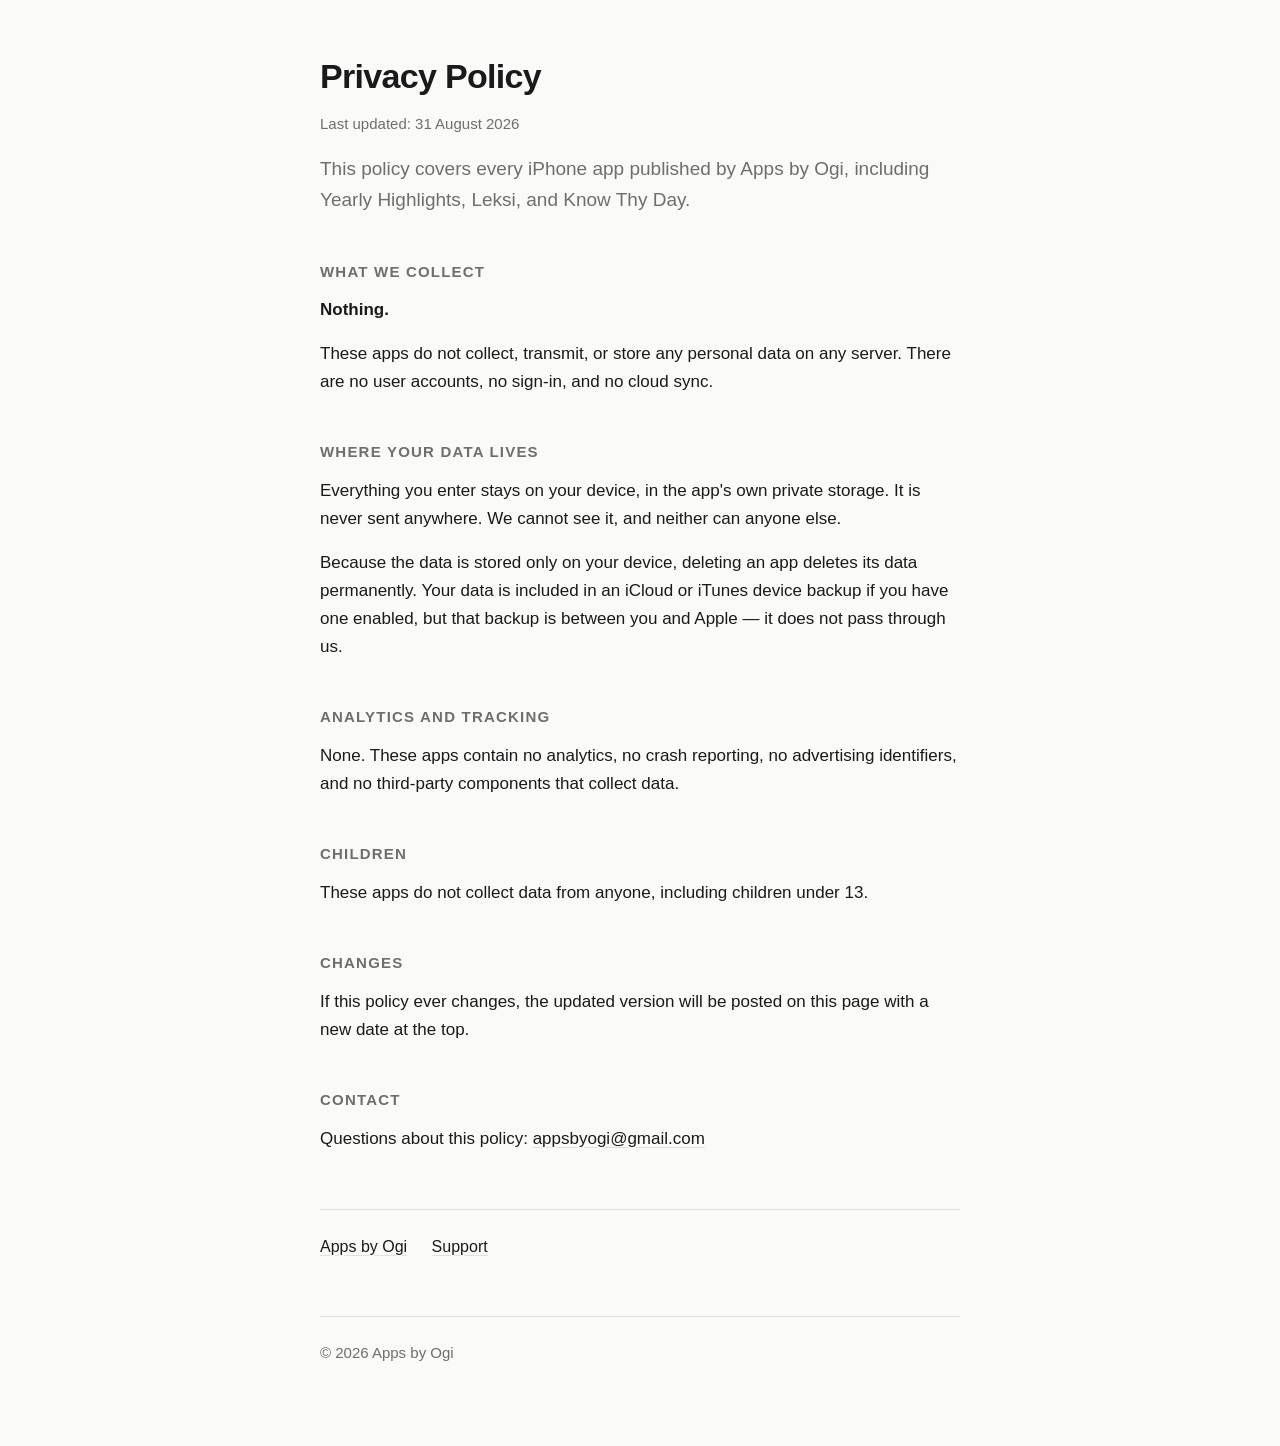
==== privacy.html @ 2ab4ef2c "Add the Apps by Ogi site Three static pages served from GitHub Pages, no build step:  - index.html  " ====
<!DOCTYPE html>
<html lang="en">
<head>
<meta charset="utf-8">
<meta name="viewport" content="width=device-width, initial-scale=1">
<title>Privacy Policy — Apps by Ogi</title>
<meta name="description" content="Privacy policy for the iPhone apps published by Apps by Ogi. No data is collected.">
<link rel="stylesheet" href="style.css">
</head>
<body>
<main>
  <h1>Privacy Policy</h1>
  <p class="meta">Last updated: 31 August 2026</p>
  <p class="lede">This policy covers every iPhone app published by Apps by Ogi, including Yearly Highlights, Leksi, and Know Thy Day.</p>

  <h2>What we collect</h2>
  <p><strong>Nothing.</strong></p>
  <p>These apps do not collect, transmit, or store any personal data on any server. There are no user accounts, no sign-in, and no cloud sync.</p>

  <h2>Where your data lives</h2>
  <p>Everything you enter stays on your device, in the app's own private storage. It is never sent anywhere. We cannot see it, and neither can anyone else.</p>
  <p>Because the data is stored only on your device, deleting an app deletes its data permanently. Your data is included in an iCloud or iTunes device backup if you have one enabled, but that backup is between you and Apple — it does not pass through us.</p>

  <h2>Analytics and tracking</h2>
  <p>None. These apps contain no analytics, no crash reporting, no advertising identifiers, and no third-party components that collect data.</p>

  <h2>Children</h2>
  <p>These apps do not collect data from anyone, including children under 13.</p>

  <h2>Changes</h2>
  <p>If this policy ever changes, the updated version will be posted on this page with a new date at the top.</p>

  <h2>Contact</h2>
  <p>Questions about this policy: <a href="mailto:appsbyogi@gmail.com">appsbyogi@gmail.com</a></p>

  <nav>
    <a href="index.html">Apps by Ogi</a>
    <a href="support.html">Support</a>
  </nav>

  <footer>© 2026 Apps by Ogi</footer>
</main>
</body>
</html>
---- style.css ----
:root {
  --ground: #FAFAF8;
  --ink: #1A1A1A;
  --muted: #6E6E6A;
  --line: #E0E0E0;
  --card: #FFFFFF;
}

@media (prefers-color-scheme: dark) {
  :root {
    --ground: #141413;
    --ink: #F2F2EF;
    --muted: #9A9A96;
    --line: #2E2E2C;
    --card: #1C1C1A;
  }
}

* { box-sizing: border-box; }

body {
  margin: 0;
  padding: 48px 20px 80px;
  background: var(--ground);
  color: var(--ink);
  font: 17px/1.65 -apple-system, BlinkMacSystemFont, "Segoe UI", Roboto, Helvetica, Arial, sans-serif;
  -webkit-font-smoothing: antialiased;
}

main { max-width: 640px; margin: 0 auto; }

h1 { font-size: 34px; font-weight: 800; letter-spacing: -0.02em; margin: 0 0 8px; }
h2 { font-size: 15px; font-weight: 700; letter-spacing: 0.08em; text-transform: uppercase; color: var(--muted); margin: 44px 0 12px; }
h3 { font-size: 18px; font-weight: 600; margin: 28px 0 6px; }

p { margin: 0 0 16px; }
.lede { color: var(--muted); font-size: 19px; margin-bottom: 40px; }
.meta { color: var(--muted); font-size: 15px; }

a { color: var(--ink); text-decoration: underline; text-underline-offset: 3px; text-decoration-color: var(--line); }
a:hover { text-decoration-color: var(--ink); }

.app {
  display: block;
  background: var(--card);
  border: 1px solid var(--line);
  border-radius: 14px;
  padding: 20px 22px;
  margin-bottom: 14px;
  text-decoration: none;
  color: inherit;
}
a.app:hover { border-color: var(--muted); }
.app-name { font-size: 19px; font-weight: 700; margin-bottom: 2px; }
.app-desc { color: var(--muted); font-size: 16px; }
.app-soon { color: var(--muted); font-size: 14px; margin-top: 8px; }

nav { margin-top: 56px; padding-top: 24px; border-top: 1px solid var(--line); font-size: 16px; }
nav a { margin-right: 20px; }

footer { margin-top: 56px; padding-top: 24px; border-top: 1px solid var(--line); color: var(--muted); font-size: 15px; }
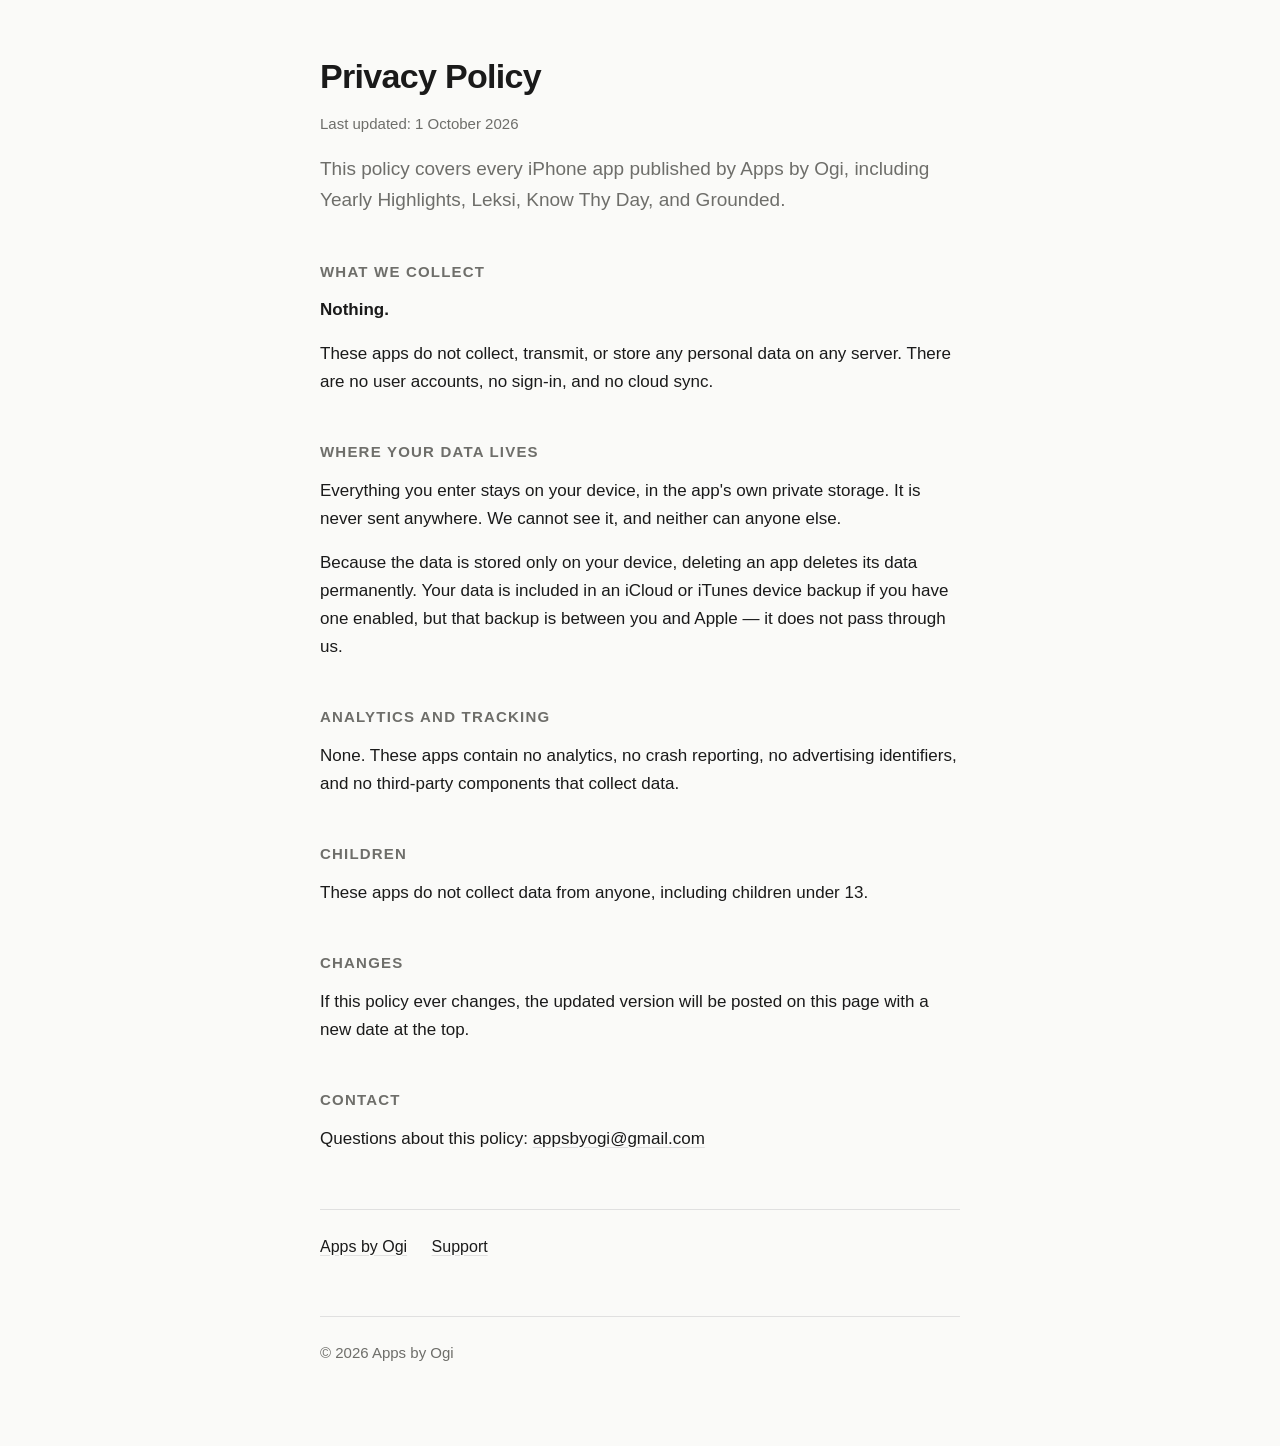
==== commit 3e31839c: "Add Grounded to the privacy policy, landing page and support page Co-Authored-By: Claude Sonnet 5.5 " ====
--- a/privacy.html
+++ b/privacy.html
@@ -10,8 +10,8 @@
 <body>
 <main>
   <h1>Privacy Policy</h1>
-  <p class="meta">Last updated: 31 August 2026</p>
-  <p class="lede">This policy covers every iPhone app published by Apps by Ogi, including Yearly Highlights, Leksi, and Know Thy Day.</p>
+  <p class="meta">Last updated: 1 October 2026</p>
+  <p class="lede">This policy covers every iPhone app published by Apps by Ogi, including Yearly Highlights, Leksi, Know Thy Day, and Grounded.</p>
 
   <h2>What we collect</h2>
   <p><strong>Nothing.</strong></p>
